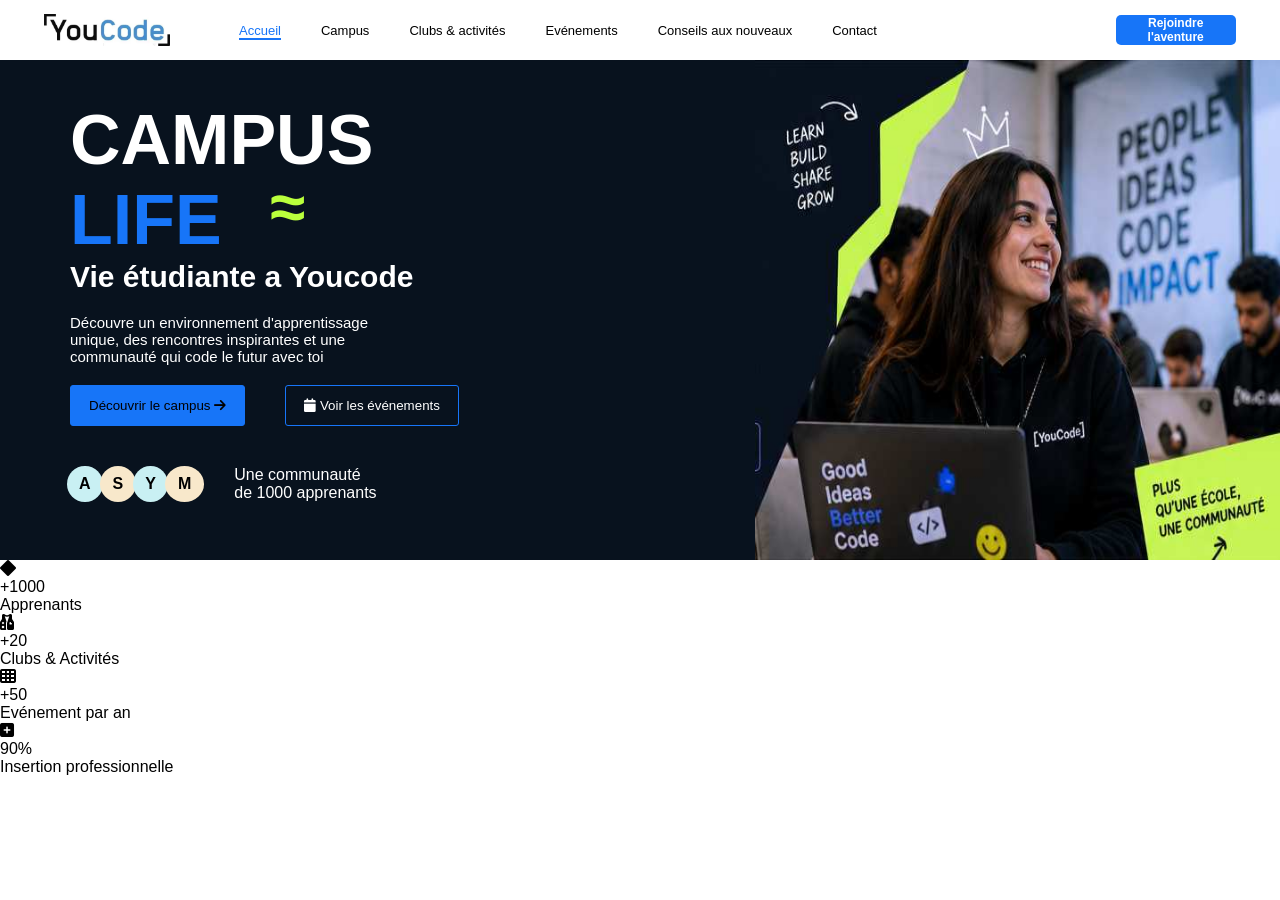
==== index.html @ c5c3b46f "Nav bar et main content" ====
<!DOCTYPE html>
<html lang="en">
<head>
    <meta charset="UTF-8">
    <meta name="viewport" content="width=device-width, initial-scale=1.0">
    <title>Page d'Accueil</title>
    <link rel="stylesheet" href="index.css">
    <link
        rel="stylesheet"
        href="https://cdnjs.cloudflare.com/ajax/libs/font-awesome/6.7.2/css/all.min.css"
    >
</head>
<body>
    <div class="page">
        <header>
            <img src="assets/yc.webp" alt="Youcode logo" class="logo">
            <ul class="list">
                <li class="title">Accueil</li>
                <li><a href="">Campus</a></li>
                <li><a href="">Clubs & activités</a></li>
                <li><a href="">Evénements</a></li>
                <li><a href="">Conseils aux nouveaux</a></li>
                <li><a href="">Contact</a></li>
            </ul>
            <button class="head-button"><a class="rejoindre" href="">Rejoindre<br>l'aventure</a></button>
    </header>
    <section class="description">
        <div class="partie1">
            <p>CAMPUS<br><span class="blue">LIFE</span><span class="yellow">≈</span></p>
            <p class="titre">
                Vie étudiante a Youcode
            </p>
            <p class="p-content">
                Découvre un environnement d'apprentissage unique, des rencontres inspirantes et une communauté qui code le futur avec toi
            </p>
            <div class="liens">
                <button class="btn btn1">Découvrir le campus <i class="fa-solid fa-arrow-right"></i></button>
                <button class="btn btn2"><i class="fa-solid fa-calendar"></i> Voir les événements</button>
            </div>

            <div class="bas">
                <div class="letter">
                    <p class="p p1">A</p>
                    <p class="p p2">S</p>
                    <p class="p p1">Y</p>
                    <p class="p p2">M</p>
                </div>
                <p class="txt">Une communauté<br>de 1000 apprenants</p>
            </div>
        </div>
        <div class="partie2">
            <img src="assets/girl.jpg" alt="">
        </div>

    </section>

    <section class="stats">
        <div class="st">
            <span class="icon-1"><i class="fa-solid fa-diamond"></i></span>
            <span>
                <p class="nbr">+1000</p>
                <p class="txt">Apprenants</p>
            </span>
        </div>

        <span class="line-v"></span>

        <div class="st">
            <span class="icon-1"><i class="fa-solid fa-vest-patches"></i></span>
            <span>
                <p class="nbr">+20</p>
                <p class="txt">Clubs & Activités</p>
            </span>
        </div>

        <span class="line-v"></span>

        <div class="st">
            <span class="icon-1"><i class="fa-solid fa-table-cells"></i></span>
            <span>
                <p class="nbr">+50</p>
                <p class="txt">Evénement par an</p>
            </span>
        </div>

        <span class="line-v"></span>

        <div class="st">
            <span class="icon-1"><i class="fa-solid fa-square-plus"></i></span>
            <span>
                <p class="nbr">90%</p>
                <p class="txt">Insertion professionnelle</p>
            </span>
        </div>
    </section>





    </div>
</body>
</html>
---- index.css ----
html{
    scroll-behavior: smooth;
}
*{
    padding: 0;
    margin: 0;
    box-sizing: border-box;
    font-family: 'Inter', sans-serif;
}
.container {
	width: 100%;
	max-width: 1000px;
	padding: 20px 40px;
	margin: 0 auto;
}
header{
    backdrop-filter: blur(10px);
    display: flex;
    justify-content: space-around;
    margin: 20px 10px;
    align-items: center;
    height: 20px;
}
.head-button{
    background-color: rgb(23, 117, 248);
    padding: 1px 5px;
    color: white;
    border: none;
    border-radius: 5px;
    font-weight: 600;
    font-size: 12px;
    width: 120px;
    margin-left: 170px;
}
header img{
    width: 10%;
    height: auto;
}
.list{
    display: flex;
    list-style: none;
    gap: 40px;
    font-size: 13px;
    
}
.list > li > a{
    text-decoration: none;
    color: black;
}
.title{
    color: rgb(23, 117, 248);
    position: relative;

}
.title::before{
    content: "";
    position: absolute;
    bottom: -2px;
    background-color: rgb(23, 117, 248);
    width: 100%;
    height: 2px;
    
}
.rejoindre{
    color: white;
    text-decoration: none;
}

.description{
    display: flex;
    justify-content: end;
    background-color: rgba(8, 18, 30);
    height: 500px;
}
.partie2 > img{
    height: 100%;
    width: 100%;
}
.partie2{
    width: 50%;
}
.yellow {
  color: #baff3c;
  font-size: 64px;
  font-weight: 900;
  position: absolute;
  top: 70px;
  left: 200px;
}
.partie1{
    padding: 40px 0 0 70px;
}
.partie1 > p{
    color: white;
    font-weight: bolder;
    font-size: 70px;
    position: relative;
}
.partie1 > p > .blue{
    color: rgb(23, 117, 248);
}
.partie1 > .titre{
    font-size: 30px;
}
.partie1 > .p-content{
    font-size: 15px;
    font-weight: 50;
    width: 50%;
    margin: 20px 0;
}
.liens{
    display: flex;
    gap: 40px;
}
.liens > .btn{
    padding: 12px 18px;
    border-radius: 3px;
    border:solid 1px rgb(23, 117, 248);
}
.liens > .btn1{
    background-color: rgb(23, 117, 248);
}
.liens > .btn2{
    background-color: transparent;
    color: white;
}
.partie1 > .bas{
    color: white;
}
.bas{
    margin-top: 40px;
    display: flex;
    gap: 30px;
}
.bas > .letter{
    display: flex;
}
.bas > .letter > .p{
    margin-left: -3px;
    color: black;
    font-weight: bold;
}
.bas > .letter > .p1{
    padding: 0 12px;
    background-color: rgb(201, 240, 243);
    border-radius: 50%;
    display: flex;
    align-items: center;
}
.bas > .letter > .p2{
    padding: 0 13px;
    background-color: rgb(248, 232, 203);
    border-radius: 50%;
    display: flex;
    align-items: center;
}
.stats{
    
}
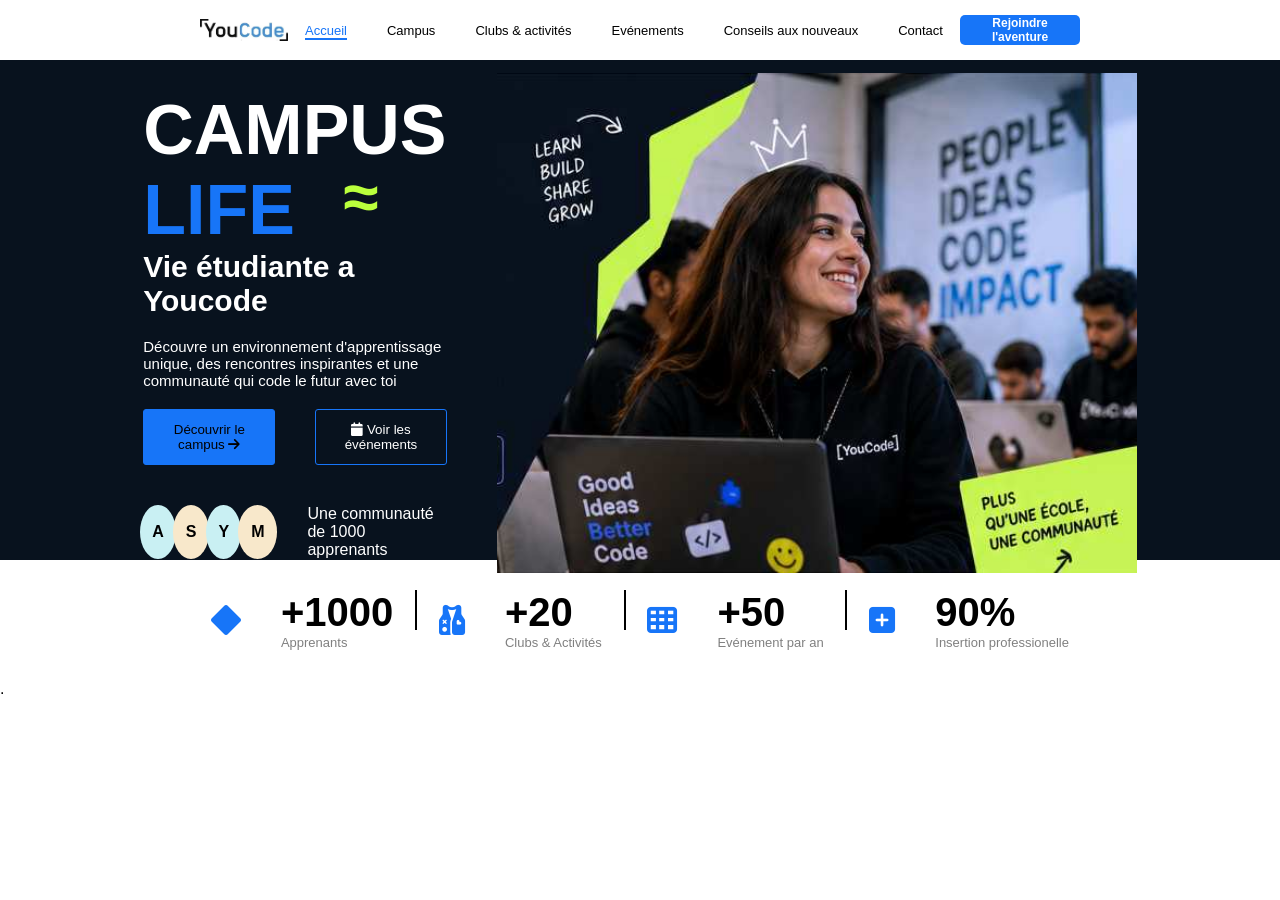
==== commit fcb7bb15: "organiser la page et ajouter les stats" ====
--- a/index.html
+++ b/index.html
@@ -1,103 +1,110 @@
 <!DOCTYPE html>
 <html lang="en">
+
 <head>
     <meta charset="UTF-8">
     <meta name="viewport" content="width=device-width, initial-scale=1.0">
     <title>Page d'Accueil</title>
     <link rel="stylesheet" href="index.css">
-    <link
-        rel="stylesheet"
-        href="https://cdnjs.cloudflare.com/ajax/libs/font-awesome/6.7.2/css/all.min.css"
-    >
+    <link rel="stylesheet" href="https://cdnjs.cloudflare.com/ajax/libs/font-awesome/6.7.2/css/all.min.css">
 </head>
+
 <body>
     <div class="page">
         <header>
-            <img src="assets/yc.webp" alt="Youcode logo" class="logo">
-            <ul class="list">
-                <li class="title">Accueil</li>
-                <li><a href="">Campus</a></li>
-                <li><a href="">Clubs & activités</a></li>
-                <li><a href="">Evénements</a></li>
-                <li><a href="">Conseils aux nouveaux</a></li>
-                <li><a href="">Contact</a></li>
-            </ul>
-            <button class="head-button"><a class="rejoindre" href="">Rejoindre<br>l'aventure</a></button>
-    </header>
-    <section class="description">
-        <div class="partie1">
-            <p>CAMPUS<br><span class="blue">LIFE</span><span class="yellow">≈</span></p>
-            <p class="titre">
-                Vie étudiante a Youcode
-            </p>
-            <p class="p-content">
-                Découvre un environnement d'apprentissage unique, des rencontres inspirantes et une communauté qui code le futur avec toi
-            </p>
-            <div class="liens">
-                <button class="btn btn1">Découvrir le campus <i class="fa-solid fa-arrow-right"></i></button>
-                <button class="btn btn2"><i class="fa-solid fa-calendar"></i> Voir les événements</button>
+            <div class="nav-bar">
+                <img src="assets/yc.webp" alt="Youcode logo" class="logo">
+                <ul class="list">
+                    <li class="title">Accueil</li>
+                    <li><a href="">Campus</a></li>
+                    <li><a href="">Clubs & activités</a></li>
+                    <li><a href="">Evénements</a></li>
+                    <li><a href="">Conseils aux nouveaux</a></li>
+                    <li><a href="">Contact</a></li>
+                </ul>
+                <button class="head-button"><a class="rejoindre" href="">Rejoindre<br>l'aventure</a></button>
             </div>
+        </header>
+        <div class="hero">
+            <section class="description">
+                <div class="partie1">
+                    <p>CAMPUS<br><span class="blue">LIFE</span><span class="yellow">≈</span></p>
+                    <p class="titre">
+                        Vie étudiante a Youcode
+                    </p>
+                    <p class="p-content">
+                        Découvre un environnement d'apprentissage unique, des rencontres inspirantes et une communauté
+                        qui code le futur avec toi
+                    </p>
+                    <div class="liens">
+                        <button class="btn btn1">Découvrir le campus <i class="fa-solid fa-arrow-right"></i></button>
+                        <button class="btn btn2"><i class="fa-solid fa-calendar"></i> Voir les événements</button>
+                    </div>
 
-            <div class="bas">
-                <div class="letter">
-                    <p class="p p1">A</p>
-                    <p class="p p2">S</p>
-                    <p class="p p1">Y</p>
-                    <p class="p p2">M</p>
+                    <div class="bas">
+                        <div class="letter">
+                            <p class="p p1">A</p>
+                            <p class="p p2">S</p>
+                            <p class="p p1">Y</p>
+                            <p class="p p2">M</p>
+                        </div>
+                        <p class="txt">Une communauté<br>de 1000 apprenants</p>
+                    </div>
                 </div>
-                <p class="txt">Une communauté<br>de 1000 apprenants</p>
-            </div>
-        </div>
-        <div class="partie2">
-            <img src="assets/girl.jpg" alt="">
+                <div class="partie2">
+                    <img src="assets/girl.jpg" alt="">
+                </div>
+
+            </section>
         </div>
 
-    </section>
+        <div class="stats-section">
+            <section class="stats">
+                <div class="st">
+                    <span class="icon-1"><i class="fa-solid fa-diamond"></i></span>
+                    <span>
+                        <p class="nbr">+1000</p>
+                        <p class="txt">Apprenants</p>
+                    </span>
+                </div>
 
-    <section class="stats">
-        <div class="st">
-            <span class="icon-1"><i class="fa-solid fa-diamond"></i></span>
-            <span>
-                <p class="nbr">+1000</p>
-                <p class="txt">Apprenants</p>
-            </span>
+                <span class="line-v"></span>
+
+                <div class="st">
+                    <span class="icon-1"><i class="fa-solid fa-vest-patches"></i></span>
+                    <span>
+                        <p class="nbr">+20</p>
+                        <p class="txt">Clubs & Activités</p>
+                    </span>
+                </div>
+
+                <span class="line-v"></span>
+
+                <div class="st">
+                    <span class="icon-1"><i class="fa-solid fa-table-cells"></i></span>
+                    <span>
+                        <p class="nbr">+50</p>
+                        <p class="txt">Evénement par an</p>
+                    </span>
+                </div>
+
+                <span class="line-v"></span>
+
+                <div class="st">
+                    <span class="icon-1"><i class="fa-solid fa-square-plus"></i></span>
+                    <span>
+                        <p class="nbr">90%</p>
+                        <p class="txt">Insertion professionelle</p>
+                    </span>
+                </div>
+            </section>
         </div>
 
-        <span class="line-v"></span>
-
-        <div class="st">
-            <span class="icon-1"><i class="fa-solid fa-vest-patches"></i></span>
-            <span>
-                <p class="nbr">+20</p>
-                <p class="txt">Clubs & Activités</p>
-            </span>
-        </div>
-
-        <span class="line-v"></span>
-
-        <div class="st">
-            <span class="icon-1"><i class="fa-solid fa-table-cells"></i></span>
-            <span>
-                <p class="nbr">+50</p>
-                <p class="txt">Evénement par an</p>
-            </span>
-        </div>
-
-        <span class="line-v"></span>
-
-        <div class="st">
-            <span class="icon-1"><i class="fa-solid fa-square-plus"></i></span>
-            <span>
-                <p class="nbr">90%</p>
-                <p class="txt">Insertion professionnelle</p>
-            </span>
-        </div>
-    </section>
-
-
+        .
 
 
 
     </div>
 </body>
+
 </html>
--- a/index.css
+++ b/index.css
@@ -14,10 +14,13 @@
 	margin: 0 auto;
 }
 header{
+    padding: 0 200px;
+}
+.nav-bar{
     backdrop-filter: blur(10px);
     display: flex;
-    justify-content: space-around;
-    margin: 20px 10px;
+    justify-content: space-between;
+    margin: 20px 0;
     align-items: center;
     height: 20px;
 }
@@ -30,9 +33,8 @@
     font-weight: 600;
     font-size: 12px;
     width: 120px;
-    margin-left: 170px;
 }
-header img{
+.nav-bar img{
     width: 10%;
     height: auto;
 }
@@ -65,20 +67,22 @@
     color: white;
     text-decoration: none;
 }
-
+.hero{
+    background-color: rgba(8, 18, 30);
+    height: 500px;
+    padding: 0 200px;
+}
 .description{
     display: flex;
-    justify-content: end;
-    background-color: rgba(8, 18, 30);
+    justify-content: center;
+    align-items: center;
+    gap: 50px;
+    height: fit-content;
+}
+.partie2 > img{
     height: 500px;
 }
-.partie2 > img{
-    height: 100%;
-    width: 100%;
-}
-.partie2{
-    width: 50%;
-}
+
 .yellow {
   color: #baff3c;
   font-size: 64px;
@@ -88,7 +92,7 @@
   left: 200px;
 }
 .partie1{
-    padding: 40px 0 0 70px;
+    padding: 30px 0;
 }
 .partie1 > p{
     color: white;
@@ -104,8 +108,8 @@
 }
 .partie1 > .p-content{
     font-size: 15px;
+    width: 300px;
     font-weight: 50;
-    width: 50%;
     margin: 20px 0;
 }
 .liens{
@@ -154,6 +158,36 @@
     display: flex;
     align-items: center;
 }
+.stats-section{
+    padding: 0 200px;
+}
 .stats{
-    
-}+    display: flex;
+    justify-content: space-around;
+    margin: 30px 0px;
+}
+.stats > .line-v{
+    background-color: black;
+    width: 2px;
+    height: 40px;
+    display: flex;
+    align-items: center;
+    justify-content: center;
+}
+.stats > .st{
+    display: flex;
+    align-items: center;
+    gap: 40px;
+}
+.st > span > i{
+    font-size: 30px;
+    color: rgb(23, 117, 248);
+}
+.st > span > .nbr{
+    font-size: 40px;
+    font-weight: bold;
+}
+.st > span > .txt{
+    font-size: 13px;
+    color: gray;
+}
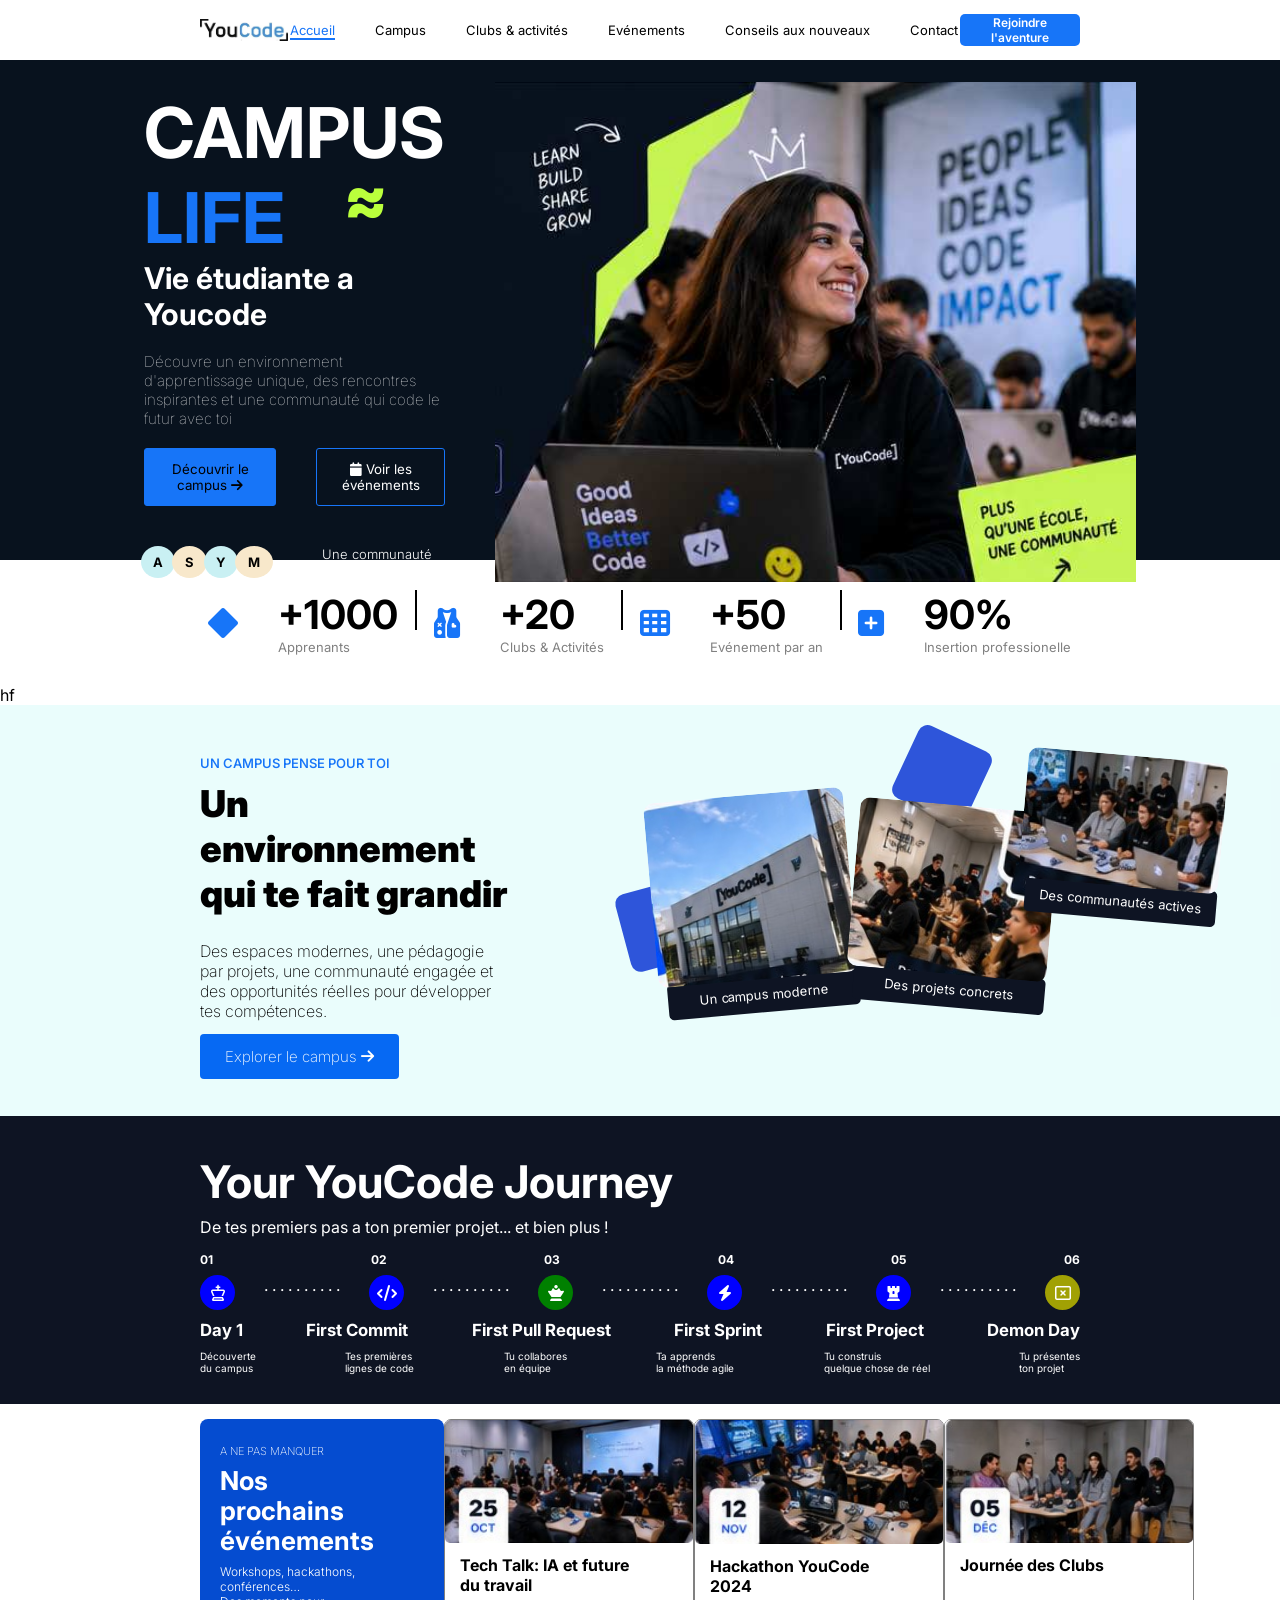
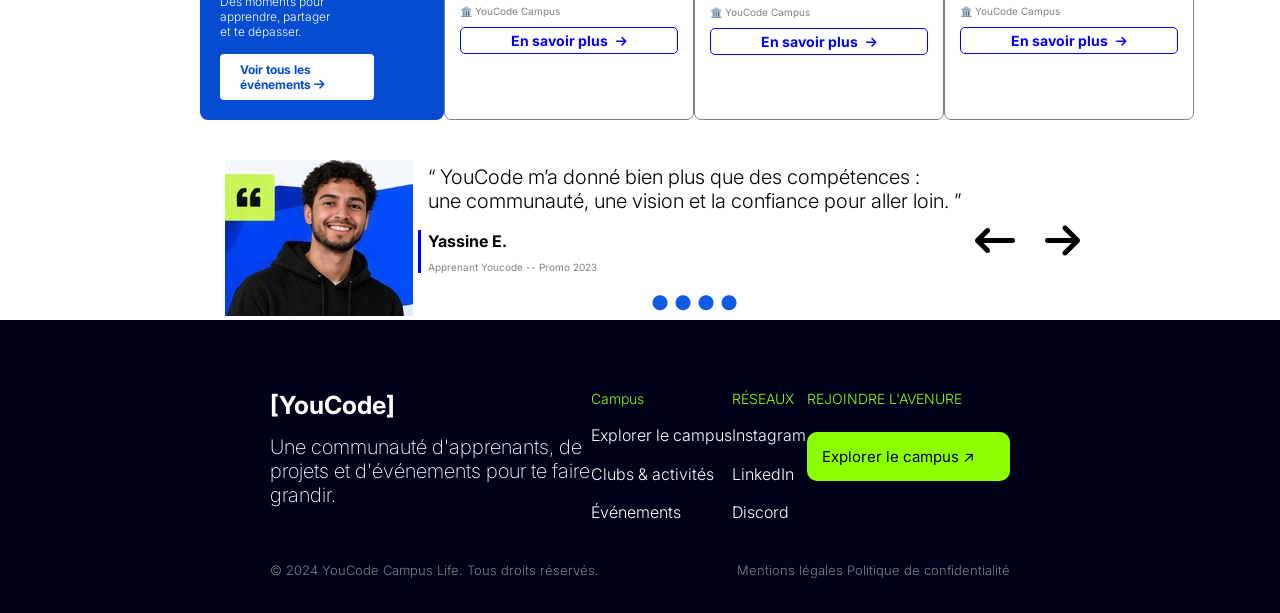
==== commit e846ae49: "j ai fini la premiere page d acceuil" ====
--- a/index.html
+++ b/index.html
@@ -5,8 +5,13 @@
     <meta charset="UTF-8">
     <meta name="viewport" content="width=device-width, initial-scale=1.0">
     <title>Page d'Accueil</title>
-    <link rel="stylesheet" href="index.css">
+    <link rel="stylesheet" href="css/index.css">
     <link rel="stylesheet" href="https://cdnjs.cloudflare.com/ajax/libs/font-awesome/6.7.2/css/all.min.css">
+    <link rel="preconnect" href="https://fonts.googleapis.com">
+    <link rel="preconnect" href="https://fonts.gstatic.com" crossorigin>
+    <link
+        href="https://fonts.googleapis.com/css2?family=Inter:ital,opsz,wght@0,14..32,100..900;1,14..32,100..900&display=swap"
+        rel="stylesheet">
 </head>
 
 <body>
@@ -15,7 +20,7 @@
             <div class="nav-bar">
                 <img src="assets/yc.webp" alt="Youcode logo" class="logo">
                 <ul class="list">
-                    <li class="title">Accueil</li>
+                    <li><a style="color: rgb(23, 117, 248);" class="main-page" href="">Accueil</a></li>
                     <li><a href="">Campus</a></li>
                     <li><a href="">Clubs & activités</a></li>
                     <li><a href="">Evénements</a></li>
@@ -25,82 +30,277 @@
                 <button class="head-button"><a class="rejoindre" href="">Rejoindre<br>l'aventure</a></button>
             </div>
         </header>
-        <div class="hero">
-            <section class="description">
-                <div class="partie1">
-                    <p>CAMPUS<br><span class="blue">LIFE</span><span class="yellow">≈</span></p>
-                    <p class="titre">
-                        Vie étudiante a Youcode
-                    </p>
-                    <p class="p-content">
-                        Découvre un environnement d'apprentissage unique, des rencontres inspirantes et une communauté
-                        qui code le futur avec toi
-                    </p>
-                    <div class="liens">
-                        <button class="btn btn1">Découvrir le campus <i class="fa-solid fa-arrow-right"></i></button>
-                        <button class="btn btn2"><i class="fa-solid fa-calendar"></i> Voir les événements</button>
-                    </div>
-
+        <main>
+            <div class="hero">
+                <section class="description">
+                    <div class="partie1">
+                        <p>CAMPUS<br><span class="blue">LIFE</span><span class="yellow">≈</span></p>
+                        <p class="titre">
+                            Vie étudiante a Youcode
+                        </p>
+                        <p class="p-content">
+                            Découvre un environnement d'apprentissage unique, des rencontres inspirantes et une
+                            communauté
+                            qui code le futur avec toi
+                        </p>
+                        <div class="liens">
+                            <button class="btn btn1">Découvrir le campus <i
+                                    class="fa-solid fa-arrow-right"></i></button>
+                            <button class="btn btn2"><i class="fa-solid fa-calendar"></i> Voir les événements</button>
+                        </div>
+
+                        <div class="bas">
+                            <div class="letter">
+                                <p class="p p1">A</p>
+                                <p class="p p2">S</p>
+                                <p class="p p1">Y</p>
+                                <p class="p p2">M</p>
+                            </div>
+                            <p class="txt">Une communauté<br>de 1000 apprenants</p>
+                        </div>
+                    </div>
+                    <div class="partie2">
+                        <img src="assets/girl.jpg" alt="">
+                    </div>
+
+                </section>
+            </div>
+
+            <div class="stats-section">
+                <section class="stats">
+                    <div class="st">
+                        <span class="icon-1"><i class="fa-solid fa-diamond"></i></span>
+                        <span>
+                            <p class="nbr">+1000</p>
+                            <p class="txt">Apprenants</p>
+                        </span>
+                    </div>
+
+                    <span class="line-v"></span>
+
+                    <div class="st">
+                        <span class="icon-1"><i class="fa-solid fa-vest-patches"></i></span>
+                        <span>
+                            <p class="nbr">+20</p>
+                            <p class="txt">Clubs & Activités</p>
+                        </span>
+                    </div>
+
+                    <span class="line-v"></span>
+
+                    <div class="st">
+                        <span class="icon-1"><i class="fa-solid fa-table-cells"></i></span>
+                        <span>
+                            <p class="nbr">+50</p>
+                            <p class="txt">Evénement par an</p>
+                        </span>
+                    </div>
+
+                    <span class="line-v"></span>
+
+                    <div class="st">
+                        <span class="icon-1"><i class="fa-solid fa-square-plus"></i></span>
+                        <span>
+                            <p class="nbr">90%</p>
+                            <p class="txt">Insertion professionelle</p>
+                        </span>
+                    </div>
+                </section>
+            </div>
+hf
+
+            <div class="main-envi">
+                <section class="envi">
+                    <div class="left">
+                        <p class="title1">UN CAMPUS PENSE POUR TOI</p>
+                        <p class="title2">Un environnement qui te fait grandir</p>
+                        <p class="parag">
+                            Des espaces modernes, une pédagogie par projets, une communauté engagée et des opportunités
+                            réelles pour développer tes compétences.
+                        </p>
+                        <a href="">
+                            Explorer le campus <i class="fa-solid fa-arrow-right"></i>
+                        </a>
+                    </div>
+                    <div class="right">
+                        <article class="envi1">
+                            <img src="assets/envi-1.jpg" alt="">
+                            <p>Un campus moderne</p>
+                        </article>
+                        <article class="envi2">
+                            <img src="assets/envi-2.jpg" alt="">
+                            <p>Des projets concrets</p>
+                        </article>
+                        <article class="envi3">
+                            <img src="assets/envi-3.jpg" alt="">
+                            <p>Des communautés actives</p>
+                        </article>
+                        <div class="carre1"></div>
+                        <div class="carre2"></div>
+                    </div>
+                </section>
+            </div>
+
+            <div class="main-journey">
+                <section class="journey">
+                    <h3>Your YouCode Journey</h3>
+                    <p>De tes premiers pas a ton premier projet... et bien plus !</p>
+                    <div class="chemin">
+                        <div class="nbr">
+                            <p>01</p>
+                            <p>02</p>
+                            <p>03</p>
+                            <p>04</p>
+                            <p>05</p>
+                            <p>06</p>
+                        </div>
+                        <div class="icons">
+                            <i class="blue fa-regular fa-chess-king"></i>
+                            <p>. . . . . . . . . .</p>
+                            <i class="blue fa-solid fa-code"></i>
+                            <p>. . . . . . . . . .</p>
+                            <i class="green fa-solid fa-chess-queen"></i>
+                            <p>. . . . . . . . . .</p>
+                            <i class="blue fa-solid fa-bolt"></i>
+                            <p>. . . . . . . . . .</p>
+                            <i class="blue fa-solid fa-chess-rook"></i>
+                            <p>. . . . . . . . . .</p>
+                            <i class="fa-regular fa-rectangle-xmark" id="yellow"></i>
+                        </div>
+                        <div class="les-titres">
+                            <h6>Day 1</h6>
+                            <h6>First Commit</h6>
+                            <h6>First Pull Request</h6>
+                            <h6>First Sprint</h6>
+                            <h6>First Project</h6>
+                            <h6>Demon Day</h6>
+                        </div>
+                        <div class="parag">
+                            <p>Découverte<br>du campus</p>
+                            <p>Tes premières<br>lignes de code</p>
+                            <p>Tu collabores<br>en équipe</p>
+                            <p>Ta apprends<br>la méthode agile</p>
+                            <p>Tu construis<br>quelque chose de réel</p>
+                            <p>Tu présentes<br>ton projet</p>
+                        </div>
+                    </div>
+                </section>
+            </div>
+
+            <div class="main-events">
+                <div class="events">
+                    <div class="prochain">
+                        <span>A NE PAS MANQUER</span>
+                        <h3>Nos prochains<br>événements</h3>
+                        <p>
+                            Workshops, hackathons, conférences… <br>
+                            Des moments pour apprendre, partager <br>
+                            et te dépasser.
+                        </p>
+                        <a href="">Voir tous les événements <i class="fa-solid fa-arrow-right"></i></a>
+                    </div>
+
+                    <div class="cards">
+                        <div class="tiket">
+                            <img src="assets/25_oct.jpg" alt="">
+                            <span class="spn title">Tech Talk: IA et future<br>du travail</span>
+                            <span class="spn adresse">🏛️ YouCode Campus</span>
+                            <a class="spn" href="">En savoir plus <i class="fa-solid fa-arrow-right"></i></a>
+                        </div>
+
+                        <div class="tiket">
+                            <img src="assets/12_nov.jpg" alt="">
+                            <span class="spn title">Hackathon YouCode<br>2024</span>
+                            <span class="spn adresse">🏛️ YouCode Campus</span>
+                            <a class="spn" href="">En savoir plus <i class="fa-solid fa-arrow-right"></i></a>
+                        </div>
+
+                        <div class="tiket">
+                            <img src="assets/05_oct.jpg" alt="">
+                            <span class="spn title">Journée des Clubs</span>
+                            <br>
+                            <span class="spn adresse">🏛️ YouCode Campus</span>
+                            <a class="spn" href="">En savoir plus <i class="fa-solid fa-arrow-right"></i></a>
+                        </div>
+                    </div>
+                </div>
+            </div>
+
+            <div class="main-student">
+                <section class="student">
+                    <div class="student-img">
+                        <img src="assets/BOY.jpg" alt="">
+                    </div>
+                    <div class="content">
+                        <p class="speech">
+                            “ YouCode m’a donné bien plus que des compétences :<br>une communauté, une vision et la confiance pour aller loin. ”
+                        </p>
+                        <p class="info">
+                            <h4>Yassine E.</h4>
+                            <span style="color: gray; font-size: 10px;">Apprenant Youcode -- Promo 2023</span>
+                        </p>
+                        <p class="pts">
+                            ● ● ● ●
+                        </p>
+                    </div>
+                    <div class="arrow">
+                        <i class="fa-solid fa-arrow-left-long"></i>
+                        <i class="fa-solid fa-arrow-right"></i>
+                    </div>
+                </section>
+            </div>
+        </main>
+
+        <footer>
+            <section class="footer-section">
+                <div class="footer">
+                    <div class="top">
+                        <article class="art1">
+                            <h3>[YouCode]</h3>
+                            <p>
+                                Une communauté d'apprenants, de <br> projets et d'événements pour te faire <br> grandir.
+                            </p>
+                        </article>
+                        <article class="art2 same-art">
+                            <h4 class="h-gold">Campus</h4>
+                            <p class="same-p">
+                                Explorer le campus <br>
+                            </p>
+                            <p class="same-p">
+                                Clubs & activités <br>
+                            </p>
+                            <p class="same-p">
+                                Événements
+                            </p>
+                        </article>
+                        <article class="art3 same-art">
+                            <h4 class="h-gold">RÉSEAUX</h4>
+                            <p class="same-p">
+                                Instagram <br>
+                            </p>
+                            <p class="same-p">
+                                LinkedIn
+                            </p>
+                            <p class="same-p">
+                                Discord
+                            </p>
+                        </article>
+                        <article class="art4">
+                            <h4 class="h-gold">REJOINDRE L'AVENURE</h4>
+                            <a href="#">Explorer le campus ↗</a>
+                        </article>
+                    </div>
                     <div class="bas">
-                        <div class="letter">
-                            <p class="p p1">A</p>
-                            <p class="p p2">S</p>
-                            <p class="p p1">Y</p>
-                            <p class="p p2">M</p>
-                        </div>
-                        <p class="txt">Une communauté<br>de 1000 apprenants</p>
-                    </div>
-                </div>
-                <div class="partie2">
-                    <img src="assets/girl.jpg" alt="">
-                </div>
-
-            </section>
-        </div>
-
-        <div class="stats-section">
-            <section class="stats">
-                <div class="st">
-                    <span class="icon-1"><i class="fa-solid fa-diamond"></i></span>
-                    <span>
-                        <p class="nbr">+1000</p>
-                        <p class="txt">Apprenants</p>
-                    </span>
-                </div>
-
-                <span class="line-v"></span>
-
-                <div class="st">
-                    <span class="icon-1"><i class="fa-solid fa-vest-patches"></i></span>
-                    <span>
-                        <p class="nbr">+20</p>
-                        <p class="txt">Clubs & Activités</p>
-                    </span>
-                </div>
-
-                <span class="line-v"></span>
-
-                <div class="st">
-                    <span class="icon-1"><i class="fa-solid fa-table-cells"></i></span>
-                    <span>
-                        <p class="nbr">+50</p>
-                        <p class="txt">Evénement par an</p>
-                    </span>
-                </div>
-
-                <span class="line-v"></span>
-
-                <div class="st">
-                    <span class="icon-1"><i class="fa-solid fa-square-plus"></i></span>
-                    <span>
-                        <p class="nbr">90%</p>
-                        <p class="txt">Insertion professionelle</p>
-                    </span>
+                        <p class="part1">
+                            © 2024 YouCode Campus Life. Tous droits réservés.
+                        </p>
+                        <p class="part2">
+                            Mentions légales        Politique de confidentialité
+                        </p>
+                    </div>
                 </div>
             </section>
-        </div>
-
-        .
+        </footer>
 
 
 
--- a/css/index.css
+++ b/css/index.css
@@ -0,0 +1,532 @@
+
+html{
+    scroll-behavior: smooth;
+}
+*{
+    padding: 0;
+    margin: 0;
+    box-sizing: border-box;
+    font-family: 'Inter', sans-serif;
+}
+.container {
+	width: 100%;
+	max-width: 1000px;
+	padding: 20px 40px;
+	margin: 0 auto;
+}
+header{
+    padding: 0 200px;
+}
+.nav-bar{
+    backdrop-filter: blur(10px);
+    display: flex;
+    justify-content: space-between;
+    margin: 20px 0;
+    align-items: center;
+    height: 20px;
+}
+.head-button{
+    background-color: rgb(23, 117, 248);
+    padding: 1px 5px;
+    color: white;
+    border: none;
+    border-radius: 5px;
+    font-weight: 600;
+    font-size: 12px;
+    width: 120px;
+}
+.nav-bar img{
+    width: 10%;
+    height: auto;
+}
+.list{
+    display: flex;
+    list-style: none;
+    gap: 40px;
+    font-size: 13px;
+    
+}
+.list > li > a{
+    text-decoration: none;
+    color: black;
+}
+.main-page{
+    position: relative;
+}
+.main-page::before{
+    content: "";
+    position: absolute;
+    bottom: -2px;
+    background-color: rgb(23, 117, 248);
+    width: 100%;
+    height: 2px;
+    
+}
+.rejoindre{
+    color: white;
+    text-decoration: none;
+}
+.hero{
+    background-color: rgba(8, 18, 30);
+    height: 500px;
+    padding: 0 200px;
+}
+.description{
+    display: flex;
+    justify-content: center;
+    align-items: center;
+    gap: 50px;
+    height: fit-content;
+}
+.partie2 > img{
+    height: 500px;
+}
+
+.yellow {
+  color: #baff3c;
+  font-size: 64px;
+  font-weight: 900;
+  position: absolute;
+  top: 70px;
+  left: 200px;
+}
+.partie1{
+    padding: 30px 0;
+}
+.partie1 > p{
+    color: white;
+    font-weight: bolder;
+    font-size: 70px;
+    position: relative;
+}
+.partie1 > p > .blue{
+    color: rgb(23, 117, 248);
+}
+.partie1 > .titre{
+    font-size: 30px;
+}
+.partie1 > .p-content{
+    font-size: 15px;
+    width: 300px;
+    font-weight: 50;
+    margin: 20px 0;
+}
+.liens{
+    display: flex;
+    gap: 40px;
+}
+.liens > .btn{
+    padding: 12px 18px;
+    border-radius: 3px;
+    border:solid 1px rgb(23, 117, 248);
+}
+.liens > .btn1{
+    background-color: rgb(23, 117, 248);
+}
+.liens > .btn2{
+    background-color: transparent;
+    color: white;
+}
+.partie1 > .bas{
+    color: white;
+}
+.bas{
+    margin-top: 40px;
+    display: flex;
+    gap: 30px;
+}
+.bas > .letter{
+    display: flex;
+}
+.bas > .letter > .p{
+    margin-left: -3px;
+    color: black;
+    font-weight: bold;
+}
+.bas > .letter > .p1{
+    padding: 0 12px;
+    background-color: rgb(201, 240, 243);
+    border-radius: 50%;
+    display: flex;
+    align-items: center;
+}
+.bas > .letter > .p2{
+    padding: 0 13px;
+    background-color: rgb(248, 232, 203);
+    border-radius: 50%;
+    display: flex;
+    align-items: center;
+}
+.stats-section{
+    padding: 0 200px;
+}
+.stats{
+    display: flex;
+    justify-content: space-around;
+    margin: 30px 0px;
+}
+.stats > .line-v{
+    background-color: black;
+    width: 2px;
+    height: 40px;
+    display: flex;
+    align-items: center;
+    justify-content: center;
+}
+.stats > .st{
+    display: flex;
+    align-items: center;
+    gap: 40px;
+}
+.st > span > i{
+    font-size: 30px;
+    color: rgb(23, 117, 248);
+}
+.st > span > .nbr{
+    font-size: 40px;
+    font-weight: bold;
+}
+.st > span > .txt{
+    font-size: 13px;
+    color: gray;
+}
+.main-envi{
+    background-color: rgba(164, 243, 242, 0.229);
+    padding: 0 200px;
+}
+.main-envi > .envi{
+    display: flex;
+    justify-content: space-between;
+    height: max-content;
+}
+.envi > .left{
+    padding: 50px 0;
+    width: 35%;
+}
+.envi > .right{
+    width: 60%;
+    display: flex;
+    position: relative;
+}
+.right > article {
+    position: absolute;
+}
+.right > article > img{
+    border-radius: 10px;
+}
+.right > .envi1{
+    left: 100px;
+    top: 90px;
+    transform: rotate(-5deg);
+}
+.right > .envi2{
+    left: 300px;
+    top: 100px;
+    transform: rotate(5deg);
+}
+.right > .envi3{
+    left: 470px;
+    top: 50px;
+    transform: rotate(5deg);
+}
+.right > article > img{
+    width: 200px;
+}
+.right > article > p{
+    background-color: rgb(14, 20, 35);
+    color: white;
+    padding: 10px 7px;
+    font-size: 13px;
+    display: flex;
+    justify-content: center;
+    border-radius: 5px;
+    margin-top: -7px;
+    margin-left: 8px;
+}
+.left > .title1{
+    color: rgb(23, 117, 248);
+    font-size: 13px;
+    font-weight: 550;
+}
+.left > .title2{
+    font-size: 37px;
+    font-weight: 900;
+    margin: 10px 0;
+}
+.left > .parag{
+    font-weight: 200;
+    margin: 25px 0;
+}
+.left > a{
+    color: white;
+    background-color: rgb(6, 105, 243);
+    text-decoration: none;
+    padding: 13px 25px;
+    border-radius: 4px;
+    font-size: 15px;
+    font-weight: 200;
+}
+.right > .envi1{
+    position: absolute;
+}
+.carre1{
+    position: absolute;
+    width: 80px;
+    height: 80px;
+    background-color: rgb(12, 38, 211);
+    border-radius: 10px;
+    left: 350px;
+    top: 30px;
+    transform: rotate(25deg);
+    z-index: -1;
+}
+.carre2{
+    position: absolute;
+    width: 80px;
+    height: 80px;
+    background-color: rgb(12, 38, 211);
+    border-radius: 10px;
+    left: 70px;
+    top: 180px;
+    transform: rotate(-15deg);
+    z-index: -1;
+}
+
+
+.main-journey{
+    padding: 30px 200px;
+    background-color: rgb(14, 20, 35);
+    color: white;
+}
+.journey > h3{
+    font-size: 45px;
+    font-weight: bolder;
+    margin: 8px 0;
+}
+.journey > p{
+    margin: 0 0 15px 0;
+}
+.chemin > .nbr{
+    display: grid;
+    grid-auto-flow: column;
+    justify-content: space-between;
+    text-align: center;
+    font-size: 12px;
+    font-weight: bold;
+    margin-bottom: 8px;
+}
+.chemin > .icons{
+    display: grid;
+    grid-auto-flow: column;
+    justify-content: space-between;
+}
+.chemin > .les-titres{
+    display: grid;
+    grid-auto-flow: column;
+    justify-content: space-between;
+    text-align: center;
+    margin-top: 10px;
+    font-size: 25px;
+}
+.chemin > .parag{
+    display: grid;
+    grid-auto-flow: column;
+    justify-content: space-between;
+    margin-top: 10px;
+    font-size: 10px;
+}
+.chemin > .icons > i{
+    display: grid;
+    justify-content: center;
+    align-items: center;
+    width: 35px;
+    height: 35px ;
+    border-radius: 50%;
+}
+.chemin > .icons > .blue{
+    background-color: blue;
+}
+.chemin > .icons > .green{
+    background-color: green;
+}
+.chemin > .icons > #yellow{
+    background-color: rgb(161, 161, 4);
+}
+.main-events{
+    padding: 0 200px;
+    margin: 15px 0;
+}
+.main-events > .events > .prochain{
+    background-color: rgb(5, 76, 208);
+    border-radius: 8px;
+    width: fit-content;
+    padding: 20px;
+    color: white;
+    padding-right: 70px;
+}
+.prochain > span{
+    display: inline-block;
+    font-size: 11px;
+    margin-bottom: 8px;
+    font-weight: 200;
+}
+.prochain > h3{
+    font-size: 26px;
+    line-height: 30px;
+    margin-bottom: 8px;
+}
+.prochain > p{
+    font-size: 12px;
+    font-weight: 300;
+}
+.prochain > a{
+    display: inline-block;
+    text-decoration: none;
+    color: rgb(5, 76, 208);
+    background-color: white;
+    padding: 8px 20px;
+    border-radius: 4px;
+    font-size: 12px;
+    font-weight: bold;
+    margin-top: 15px;
+}
+.cards > .tiket{
+    display: flex;
+    flex-direction: column;
+}
+.tiket > img{
+    border-radius: 5px;
+}
+.tiket{
+    border: solid 1px gray;
+    width: 250px;
+    border-radius: 7px;
+}
+.tiket > .title{
+    margin-top: 12px;
+    font-size: 16px;
+    font-weight: bold;
+}
+.tiket > .adresse{
+    font-size: 10px;
+    color: gray;
+    margin: 10px 15px;
+}
+.tiket > a{
+    text-decoration: none;
+    color: blue;
+    border: blue solid 1px;
+    font-weight: bold;
+    font-size: 14px;
+    margin-bottom: 10px;
+    text-align: center;
+    border-radius: 5px;
+    padding: 4px 8px;
+}
+.tiket > a > i{
+    font-size: 12px;
+    margin-left: 5px;
+}
+.events > .cards{
+    display: grid;
+    grid-auto-flow: column;
+}
+.events{
+    display: grid;
+    grid-auto-flow: column;
+}
+.spn{
+    margin: 0 15px;
+}
+.main-student{
+    padding: 0 200px;
+}
+.student{
+    padding: 25px 0 0 25px;
+}
+.content > .speech{
+    font-size: 20px;
+    font-weight: 300;
+}
+.arrow > i{
+    font-size: 40px;
+}
+.arrow{
+    display: flex;
+    align-items: center;
+    gap: 30px;
+}
+.student{
+    display: flex;
+    justify-content: space-between;
+}
+.content > .pts{
+    color: rgb(16, 91, 230);
+    font-size: 20px;
+    text-align: center;
+}
+.content{
+    display: flex;
+    flex-direction: column;
+    justify-content: space-around;
+    position: relative;
+}
+.content > .info::before{
+    position: absolute;
+    content: "";
+    width: 3px;
+    height: 43px;
+    top: 70px;
+    left: -10px;
+    background-color: blue;
+}
+.footer-section{
+    background-color: rgb(0, 1, 25);
+    color: white;
+    padding: 0 200px;
+}
+.footer{
+    padding: 70px 70px 35px 70px;
+}
+.top > .art1 > h3{
+    font-size: 25px;
+}
+.art1 > p{
+    font-weight: 200;
+    font-size: 20px;
+    margin: 15px 0;
+}
+.top{
+    display: flex;
+    justify-content: space-between;
+}
+.h-gold{
+    font-size: 14px;
+    font-weight: 300;
+    color: rgb(140, 255, 0);
+}
+.same-p{
+    font-weight: 300;
+}
+.same-art{
+    display: flex;
+    flex-direction: column;
+    justify-content: space-between;
+}
+.art4 > a{
+    display: inline-block;
+    text-decoration: none;
+    color: black;
+    background-color: rgb(140, 255, 0);
+    font-size: 15px;
+    padding: 15px 35px 15px 15px;
+    border-radius: 10px;
+    margin-top: 25px;
+}
+.bas{
+    color: gray;
+    font-weight: 300;
+    font-size: 13px;
+    display: flex;
+    justify-content: space-between;
+}
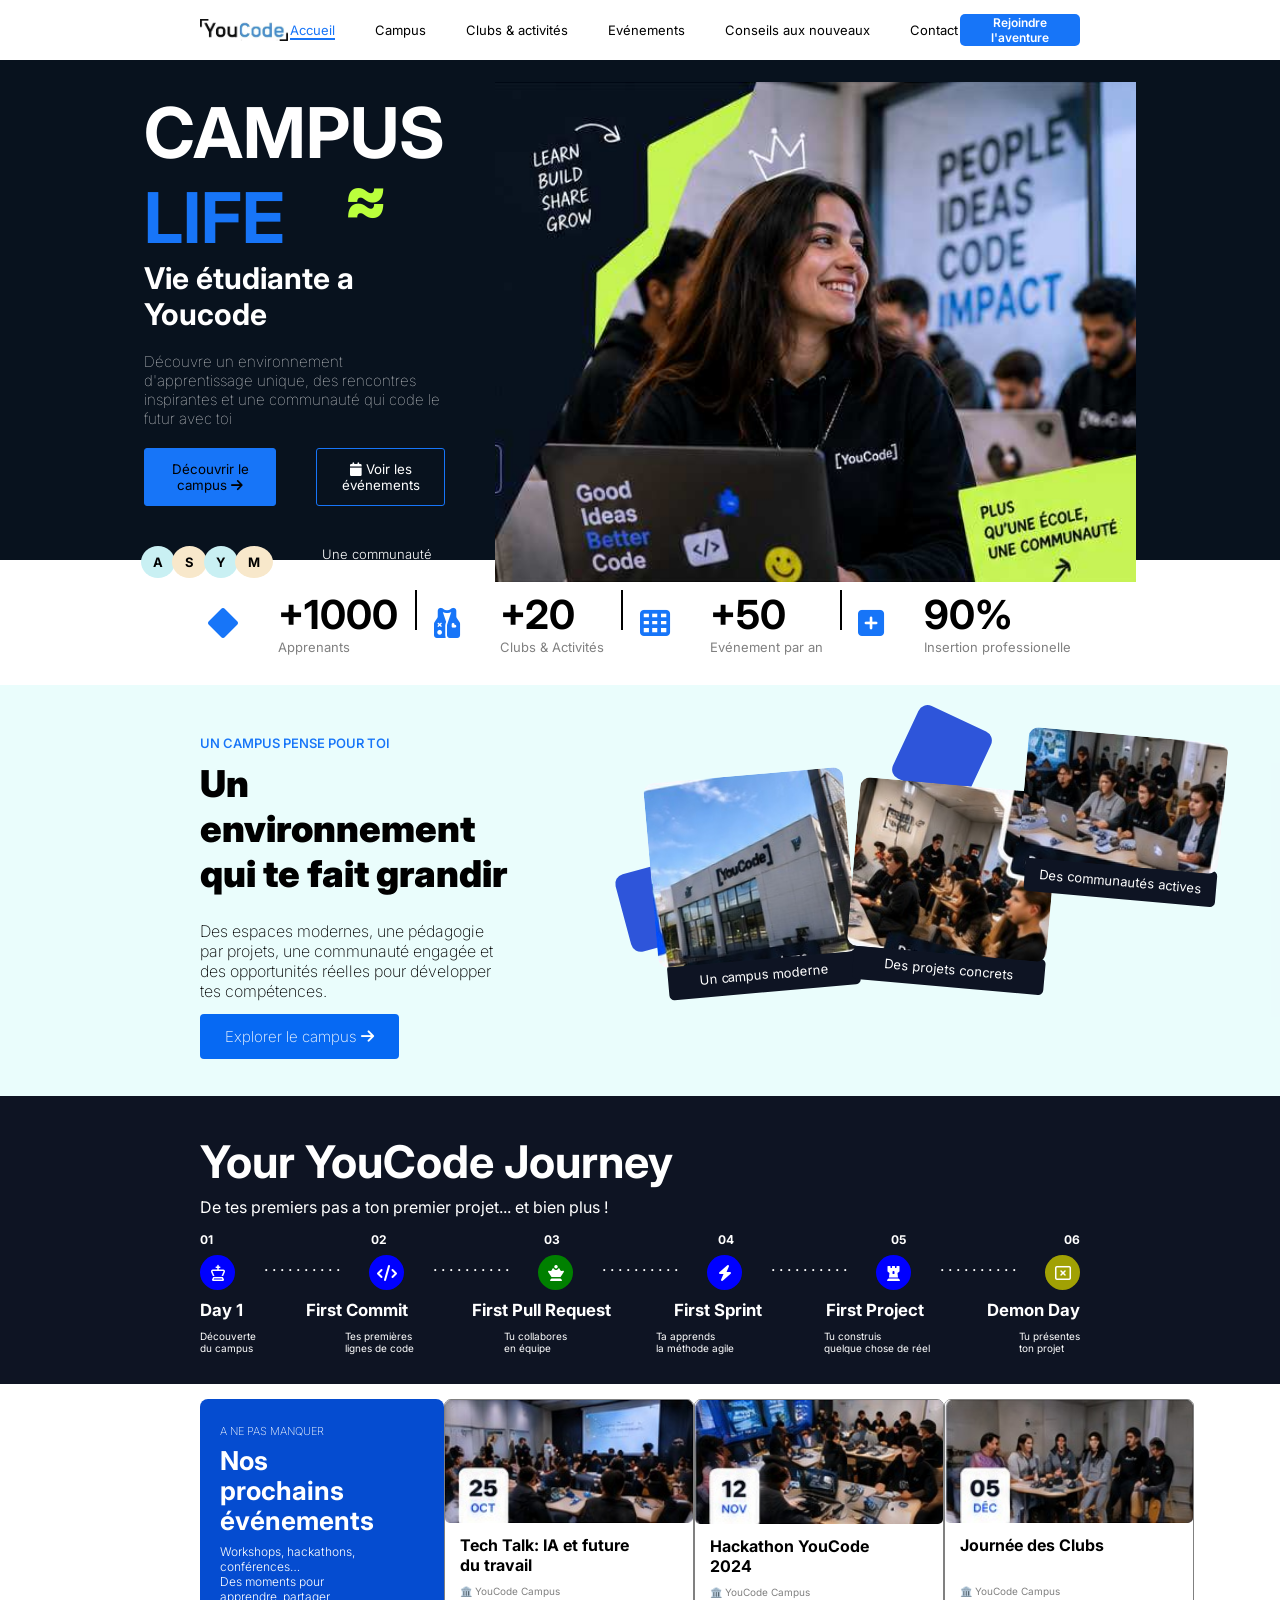
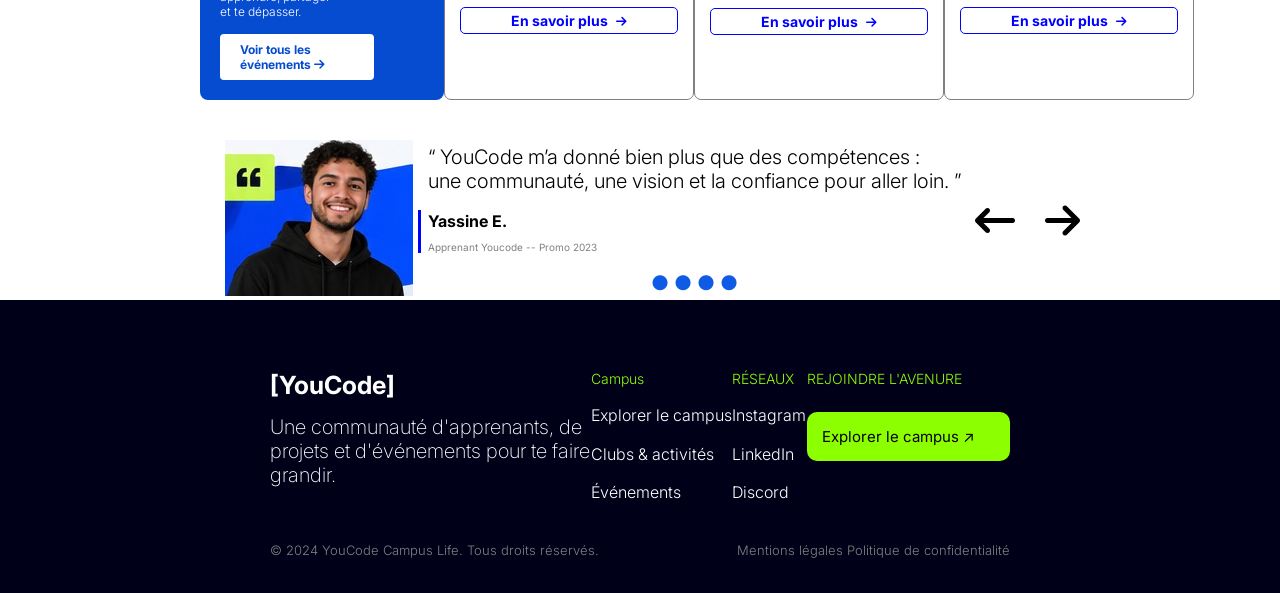
==== commit 9c9bc6a3: "fin du brief" ====
--- a/index.html
+++ b/index.html
@@ -21,13 +21,13 @@
                 <img src="assets/yc.webp" alt="Youcode logo" class="logo">
                 <ul class="list">
                     <li><a style="color: rgb(23, 117, 248);" class="main-page" href="">Accueil</a></li>
-                    <li><a href="">Campus</a></li>
+                    <li><a href="campus.html">Campus</a></li>
                     <li><a href="">Clubs & activités</a></li>
                     <li><a href="">Evénements</a></li>
                     <li><a href="">Conseils aux nouveaux</a></li>
                     <li><a href="">Contact</a></li>
                 </ul>
-                <button class="head-button"><a class="rejoindre" href="">Rejoindre<br>l'aventure</a></button>
+                <button class="head-button"><a class="rejoindre" href="inscription.html">Rejoindre<br>l'aventure</a></button>
             </div>
         </header>
         <main>
@@ -107,7 +107,6 @@
                     </div>
                 </section>
             </div>
-hf
 
             <div class="main-envi">
                 <section class="envi">
--- a/css/index.css
+++ b/css/index.css
@@ -1,4 +1,3 @@
-
 html{
     scroll-behavior: smooth;
 }
